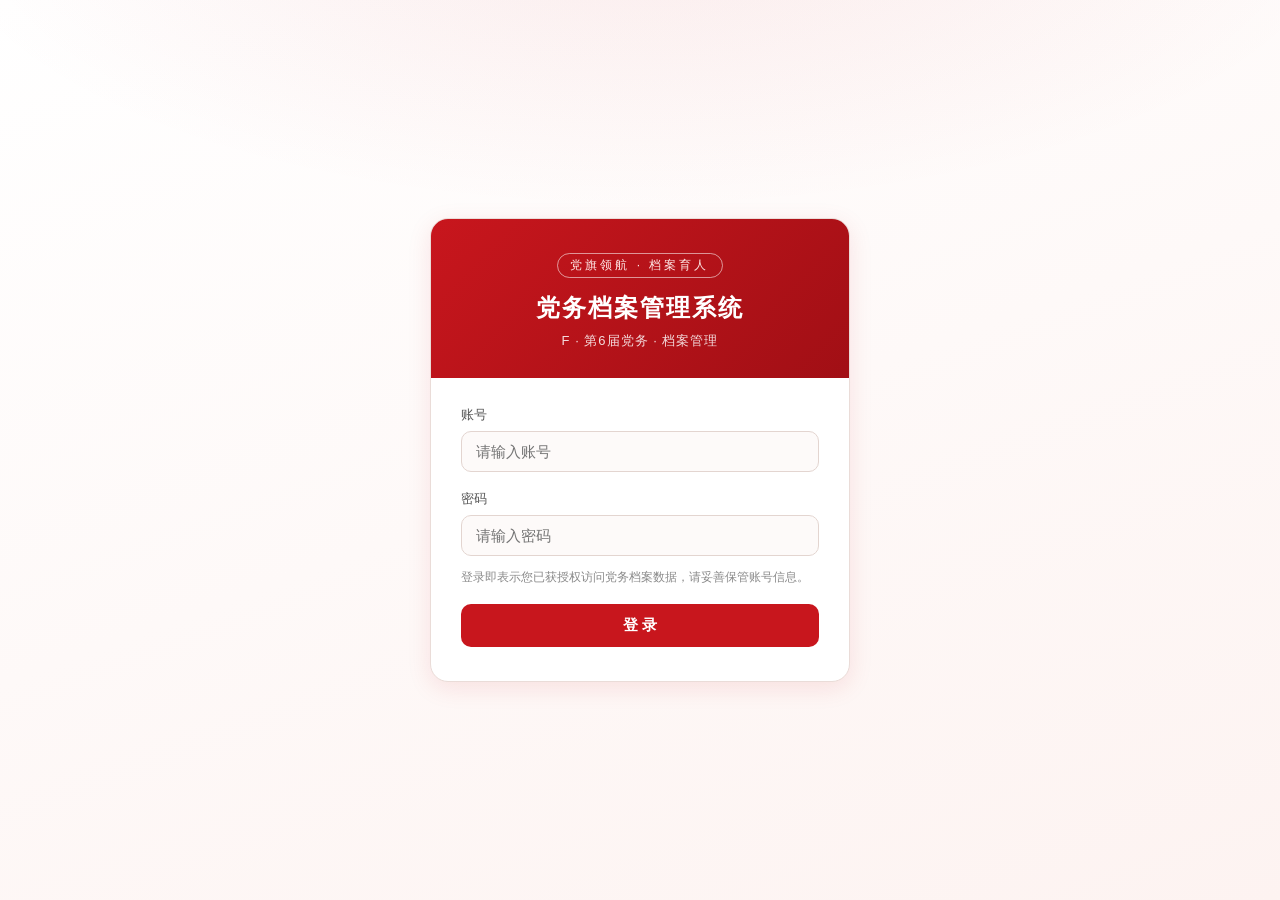
==== index.html @ fa97da3c "add index.html" ====
<!DOCTYPE html>
<html lang="zh-CN">
<head>
  <meta charset="UTF-8">
  <meta name="viewport" content="width=device-width, initial-scale=1.0">
  <title>党务档案管理系统 · 登录</title>
  <link rel="stylesheet" href="css/style.css">
</head>
<body>
  <div class="login-wrap">
    <div class="login-card">
      <div class="login-head">
        <span class="badge">党旗领航 · 档案育人</span>
        <h1>党务档案管理系统</h1>
        <p>F · 第6届党务 · 档案管理</p>
      </div>
      <div class="login-body">
        <div class="error-msg" id="errorMsg"></div>
        <div class="field">
          <label>账号</label>
          <input type="text" id="username" placeholder="请输入账号" autocomplete="username">
        </div>
        <div class="field">
          <label>密码</label>
          <input type="password" id="password" placeholder="请输入密码" autocomplete="current-password">
        </div>
        <p class="login-tip">登录即表示您已获授权访问党务档案数据，请妥善保管账号信息。</p>
        <button class="btn btn-primary btn-block" id="loginBtn">登 录</button>
      </div>
    </div>
  </div>

  <script src="js/supabase-config.js"></script>
  <script src="js/api.js"></script>
  <script src="js/login.js"></script>
</body>
</html>
---- css/style.css ----
:root {
  --red: #c8161d;
  --red-deep: #a10f15;
  --red-light: #fef0f0;
  --gold: #d4af37;
  --ink: #2b2b2b;
  --gray: #8a8a8a;
  --line: #eadcd8;
  --white: #ffffff;
  --shadow: 0 6px 24px rgba(200, 22, 29, .10);
}
* { margin: 0; padding: 0; box-sizing: border-box; }
html, body { height: 100%; }
body {
  font-family: "Microsoft YaHei", "PingFang SC", "Helvetica Neue", Arial, sans-serif;
  color: var(--ink);
  background: #fbf7f4;
  -webkit-font-smoothing: antialiased;
}
a { color: var(--red); text-decoration: none; }
button { font-family: inherit; cursor: pointer; }
input, select, textarea { font-family: inherit; outline: none; }

/* ===== 登录页 ===== */
.login-wrap {
  min-height: 100vh; display: flex; align-items: center; justify-content: center;
  background:
    radial-gradient(1200px 500px at 50% -10%, rgba(200,22,29,.08), transparent 60%),
    linear-gradient(160deg, #fff 0%, #fdf3f1 100%);
  padding: 24px;
}
.login-card {
  width: 100%; max-width: 420px; background: var(--white);
  border-radius: 18px; box-shadow: var(--shadow); overflow: hidden;
  border: 1px solid var(--line);
}
.login-head {
  background: linear-gradient(135deg, var(--red), var(--red-deep));
  color: #fff; text-align: center; padding: 34px 20px 28px;
}
.login-head .badge {
  display: inline-block; font-size: 12px; letter-spacing: 3px;
  border: 1px solid rgba(255,255,255,.55); border-radius: 999px;
  padding: 3px 12px; margin-bottom: 14px; color: #ffe9e7;
}
.login-head h1 { font-size: 24px; letter-spacing: 2px; font-weight: 700; }
.login-head p { margin-top: 8px; font-size: 13px; color: rgba(255,255,255,.85); letter-spacing: 1px; }
.login-body { padding: 28px 30px 34px; }
.field { margin-bottom: 18px; }
.field label { display: block; font-size: 13px; color: #555; margin-bottom: 7px; }
.field input {
  width: 100%; padding: 11px 14px; font-size: 15px;
  border: 1px solid #e3d5d0; border-radius: 10px; background: #fdfaf9;
  transition: border .2s, box-shadow .2s;
}
.field input:focus { border-color: var(--red); box-shadow: 0 0 0 3px rgba(200,22,29,.10); background: #fff; }
.login-tip { font-size: 12px; color: var(--gray); margin: -6px 0 16px; line-height: 1.6; }
.btn {
  display: inline-flex; align-items: center; justify-content: center; gap: 6px;
  border: none; border-radius: 10px; font-size: 15px; font-weight: 600;
  padding: 12px 20px; transition: all .18s;
}
.btn-block { width: 100%; }
.btn-primary { background: var(--red); color: #fff; }
.btn-primary:hover:not(:disabled) { background: var(--red-deep); }
.btn-primary:disabled { opacity: .55; cursor: not-allowed; }
.btn-ghost { background: #fff; color: var(--red); border: 1px solid var(--red); }
.btn-ghost:hover { background: var(--red-light); }
.btn-sm { padding: 6px 14px; font-size: 13px; border-radius: 8px; }
.error-msg {
  display: none; background: #fdecec; color: #b3121a; border: 1px solid #f5c6cb;
  padding: 9px 12px; border-radius: 8px; font-size: 13px; margin-bottom: 14px;
}
.error-msg.show { display: block; }

/* ===== 主框架 ===== */
.app { min-height: 100vh; display: flex; flex-direction: column; }
.topbar {
  background: linear-gradient(135deg, var(--red), var(--red-deep));
  color: #fff; display: flex; align-items: center; justify-content: space-between;
  padding: 0 22px; height: 60px; box-shadow: 0 2px 10px rgba(160,15,21,.18);
  position: sticky; top: 0; z-index: 20;
}
.topbar .brand { display: flex; align-items: center; gap: 12px; }
.topbar .brand .logo {
  width: 34px; height: 34px; border-radius: 9px; background: rgba(255,255,255,.16);
  display: flex; align-items: center; justify-content: center; font-weight: 800; font-size: 18px;
}
.topbar .brand b { font-size: 17px; letter-spacing: 2px; }
.topbar .user-area { display: flex; align-items: center; gap: 14px; font-size: 13px; }
.role-pill {
  font-size: 12px; border: 1px solid rgba(255,255,255,.6); border-radius: 999px;
  padding: 2px 10px; color: #ffe9e7;
}
.topbar .btn-logout {
  background: rgba(255,255,255,.14); color: #fff; border: none; border-radius: 8px;
  padding: 6px 14px; font-size: 13px; transition: background .18s;
}
.topbar .btn-logout:hover { background: rgba(255,255,255,.26); }

.layout { display: flex; flex: 1; min-height: 0; }
.sidebar {
  width: 216px; background: #fff; border-right: 1px solid var(--line); padding: 16px 12px;
  flex-shrink: 0; position: sticky; top: 60px; height: calc(100vh - 60px); overflow-y: auto;
}
.nav-item {
  display: flex; align-items: center; gap: 10px; padding: 11px 14px; margin-bottom: 4px;
  border-radius: 10px; color: #4a4a4a; font-size: 14px; cursor: pointer; border: none; background: none;
  width: 100%; text-align: left; transition: all .15s;
}
.nav-item:hover { background: #faf1ef; color: var(--red); }
.nav-item.active { background: var(--red); color: #fff; font-weight: 600; }
.nav-item .ico { width: 20px; text-align: center; font-style: normal; }

.main { flex: 1; padding: 24px 28px; overflow-x: hidden; min-width: 0; }
.page-title { font-size: 20px; font-weight: 700; margin-bottom: 4px; display:flex; align-items:center; gap:10px; }
.page-title::before { content: ""; width: 4px; height: 20px; background: var(--red); border-radius: 2px; }
.page-sub { color: var(--gray); font-size: 13px; margin-bottom: 20px; }

.card {
  background: #fff; border: 1px solid var(--line); border-radius: 14px;
  padding: 20px; margin-bottom: 18px; box-shadow: 0 2px 10px rgba(0,0,0,.02);
}
.card h3 { font-size: 15px; margin-bottom: 14px; display: flex; align-items: center; gap: 8px; }
.card h3::before { content:""; width:3px; height:14px; background:var(--red); border-radius:2px; }

/* 查询区 */
.search-bar { display: flex; flex-wrap: wrap; gap: 12px; align-items: flex-end; }
.search-bar .field { margin-bottom: 0; min-width: 150px; flex: 1; max-width: 240px; }
.search-bar .field input { background: #fff; }
.result-info { font-size: 13px; color: var(--gray); margin: 14px 0 8px; }
.result-info b { color: var(--red); }

/* 表格 */
.tbl-wrap { overflow-x: auto; }
table.tbl { width: 100%; border-collapse: collapse; font-size: 13.5px; }
.tbl th, .tbl td { padding: 9px 10px; border-bottom: 1px solid #f0e6e2; text-align: left; white-space: nowrap; }
.tbl th { background: #fdf6f4; color: #8c3a33; font-weight: 600; position: sticky; top: 0; }
.tbl tbody tr:hover { background: #fdfaf9; }
.tbl .empty { text-align: center; color: var(--gray); padding: 40px 0 !important; white-space: normal; }
.stage-tag {
  display: inline-block; padding: 2px 10px; border-radius: 999px; font-size: 12px;
  background: var(--red-light); color: var(--red-deep);
}
.status-exit { color:#b3121a; }

/* 成员详情 */
.detail-grid { display: grid; grid-template-columns: repeat(auto-fill, minmax(210px, 1fr)); gap: 10px 18px; }
.detail-item { font-size: 13.5px; padding: 8px 12px; background: #fdfaf9; border-radius: 8px; border: 1px solid #f4e9e5; }
.detail-item .k { color: var(--gray); font-size: 12px; display: block; margin-bottom: 2px; }
.detail-item .v { font-weight: 600; }
.detail-item .v.muted { color: #bbb; font-weight: 400; }

/* 上传 */
.upload-zone {
  border: 2px dashed #e0cfc9; border-radius: 12px; padding: 28px; text-align: center;
  cursor: pointer; transition: all .2s; background: #fdfaf9; margin-bottom: 14px;
}
.upload-zone:hover, .upload-zone.drag { border-color: var(--red); background: var(--red-light); }
.upload-zone .big { font-size: 15px; font-weight: 600; color: #444; }
.upload-zone .sub { font-size: 12.5px; color: var(--gray); margin-top: 6px; line-height:1.7; }
.upload-zone input[type=file] { display: none; }

/* 预览 */
.preview-actions { display: flex; gap: 10px; flex-wrap: wrap; margin: 12px 0; }
.stat-line { font-size: 13px; color: #555; }
.stat-line b { color: var(--red); }
.batch-table { max-height: 320px; overflow: auto; border: 1px solid var(--line); border-radius: 10px; }

/* 筛选行 */
.filter-row { display: flex; flex-wrap: wrap; gap: 10px; margin-bottom: 14px; align-items: center; }
.filter-row select, .filter-row input {
  padding: 8px 12px; border: 1px solid #e3d5d0; border-radius: 8px; background: #fff; font-size: 13.5px;
}
.filter-row label { font-size: 13px; color: #666; display:flex; align-items:center; gap:6px; }

/* 日志 */
.log-item { display:flex; gap:12px; padding:10px 4px; border-bottom:1px solid #f3e8e4; font-size:13.5px; }
.log-item .time { color:var(--gray); white-space:nowrap; font-size:12.5px; padding-top:1px; }
.log-item .act { color: var(--red-deep); font-weight:600; margin:0 6px; }

/* 提示/加载 */
.loading-mask { display:none; position:fixed; inset:0; background:rgba(255,255,255,.6); z-index:99; align-items:center; justify-content:center; }
.loading-mask.show { display:flex; }
.spinner { width:34px; height:34px; border:4px solid #f0dada; border-top-color: var(--red); border-radius:50%; animation:spin .8s linear infinite; }
@keyframes spin { to { transform: rotate(360deg); } }
.toast {
  position: fixed; left: 50%; bottom: 40px; transform: translateX(-50%) translateY(20px);
  background: rgba(35,35,35,.92); color:#fff; padding: 10px 22px; border-radius: 999px;
  font-size: 14px; opacity: 0; pointer-events: none; transition: all .25s; z-index: 100;
}
.toast.show { opacity: 1; transform: translateX(-50%) translateY(0); }
.hidden { display:none !important; }
.section { display:none; }
.section.active { display:block; }
.mt-8 { margin-top: 8px; }
@media (max-width: 900px) {
  .sidebar { width: 64px; padding: 12px 8px; }
  .nav-item span.txt { display:none; }
  .nav-item { justify-content:center; padding: 12px; }
  .nav-item .ico { font-size:18px; }
  .main { padding: 16px 14px; }
}
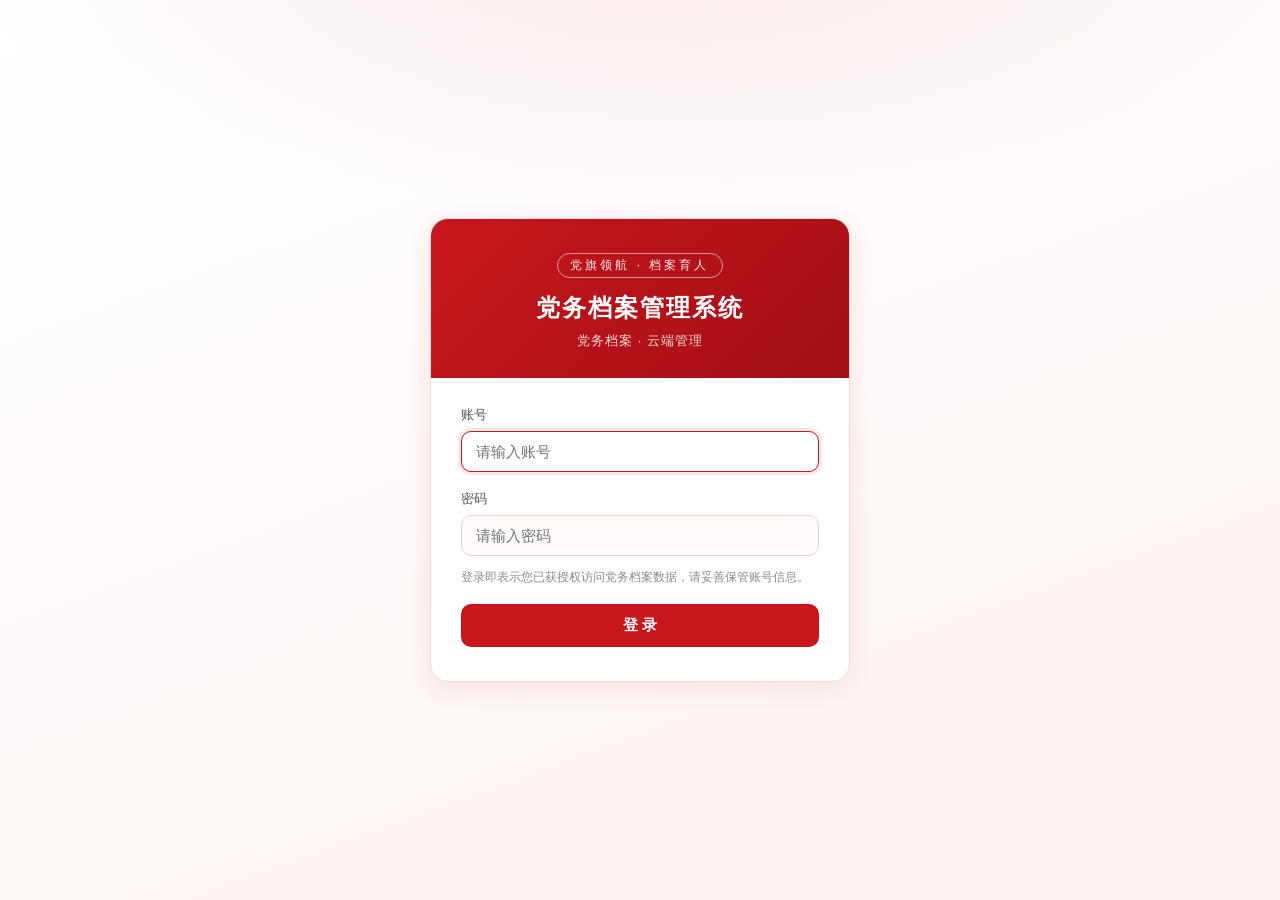
==== commit 1e80d838: "style: red-white-gold theme; remove edition text" ====
--- a/index.html
+++ b/index.html
@@ -12,7 +12,7 @@
       <div class="login-head">
         <span class="badge">党旗领航 · 档案育人</span>
         <h1>党务档案管理系统</h1>
-        <p>F · 第6届党务 · 档案管理</p>
+        <p>党务档案 · 云端管理</p>
       </div>
       <div class="login-body">
         <div class="error-msg" id="errorMsg"></div>
